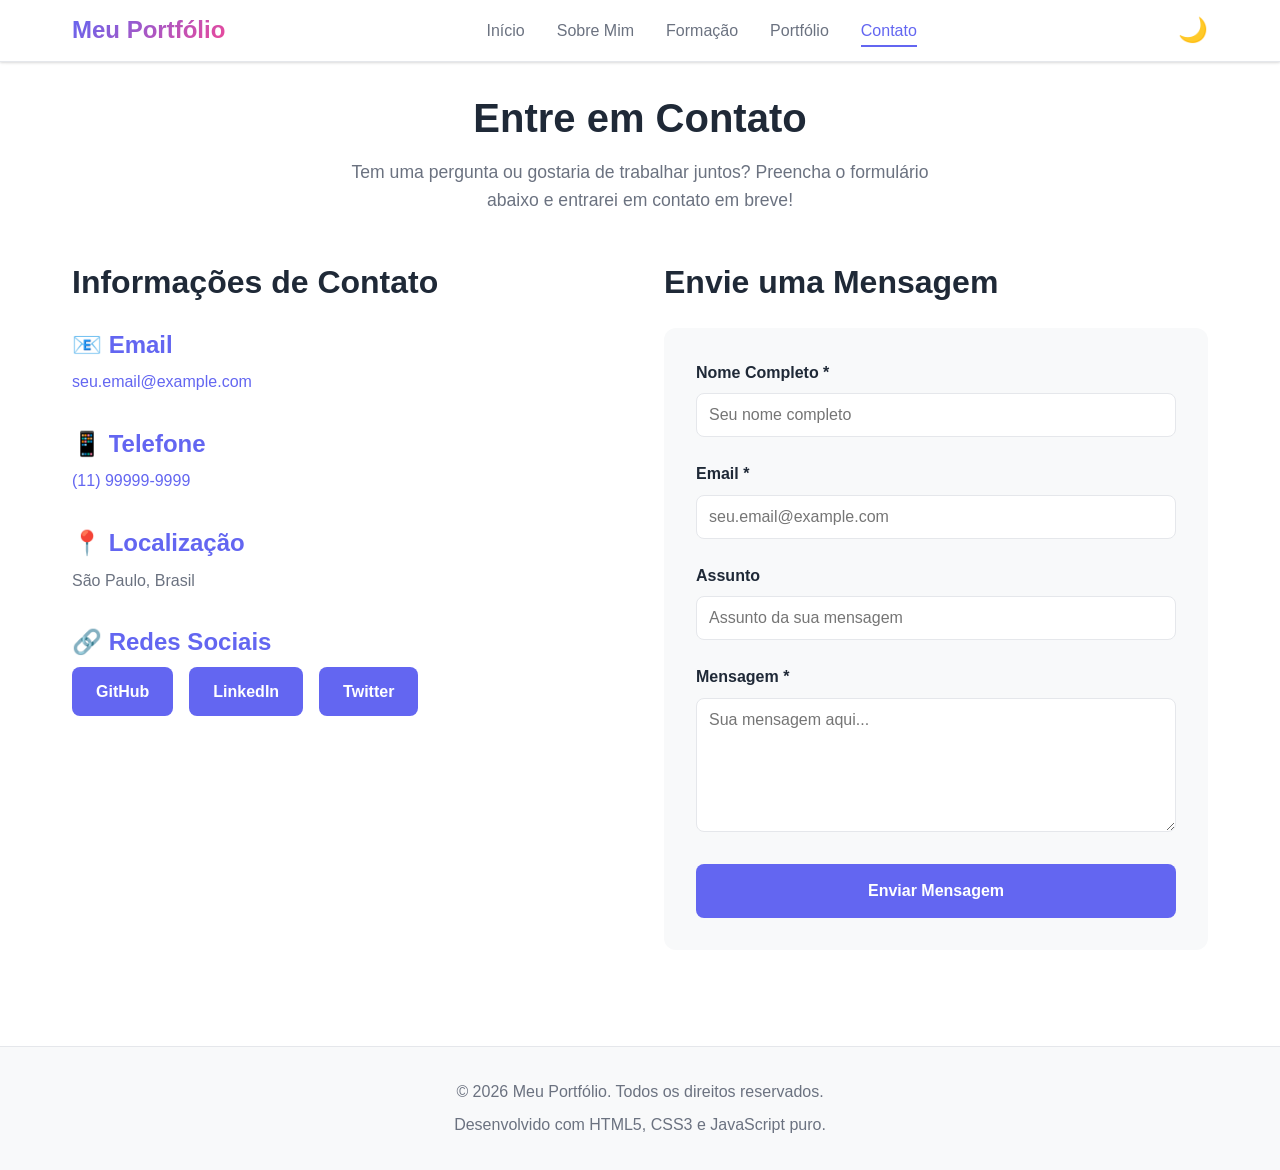
==== contato.html @ f2360bde "Portfólio online publicado - HTML5, CSS3 e JavaScript Puro" ====
<!DOCTYPE html>
<html lang="pt-BR">
<head>
    <meta charset="UTF-8">
    <meta name="viewport" content="width=device-width, initial-scale=1.0">
    <meta name="description" content="Entre em Contato - Portfólio Profissional">
    <title>Portfólio | Contato</title>
    <link rel="stylesheet" href="style.css">
</head>
<body>
    <!-- Menu de Navegação Fixa -->
    <nav class="navbar">
        <div class="nav-container">
            <div class="logo">
                <h1>Meu Portfólio</h1>
            </div>
            
            <!-- Botão do menu responsivo -->
            <button class="menu-toggle" id="menuToggle" aria-label="Abrir/Fechar Menu">
                <span></span>
                <span></span>
                <span></span>
            </button>

            <!-- Menu de navegação -->
            <ul class="nav-menu" id="navMenu">
                <li><a href="index.html">Início</a></li>
                <li><a href="sobre.html">Sobre Mim</a></li>
                <li><a href="formacao.html">Formação</a></li>
                <li><a href="portfolio.html">Portfólio</a></li>
                <li><a href="contato.html" class="active">Contato</a></li>
            </ul>

            <!-- Botão de tema claro/escuro -->
            <button class="theme-toggle" id="themeToggle" aria-label="Alternar Tema">
                <span class="theme-icon">🌙</span>
            </button>
        </div>
    </nav>

    <!-- Conteúdo Principal -->
    <main class="container">
        <section class="contact-section">
            <h1>Entre em Contato</h1>
            <p class="section-description">
                Tem uma pergunta ou gostaria de trabalhar juntos? Preencha o formulário abaixo 
                e entrarei em contato em breve!
            </p>

            <div class="contact-content">
                <!-- Informações de Contato -->
                <div class="contact-info">
                    <h2>Informações de Contato</h2>
                    
                    <div class="info-item">
                        <h3>📧 Email</h3>
                        <p><a href="mailto:seu.email@example.com">seu.email@example.com</a></p>
                    </div>

                    <div class="info-item">
                        <h3>📱 Telefone</h3>
                        <p><a href="tel:+5511999999999">(11) 99999-9999</a></p>
                    </div>

                    <div class="info-item">
                        <h3>📍 Localização</h3>
                        <p>São Paulo, Brasil</p>
                    </div>

                    <div class="info-item">
                        <h3>🔗 Redes Sociais</h3>
                        <div class="social-links">
                            <a href="https://github.com" target="_blank" title="GitHub">GitHub</a>
                            <a href="https://linkedin.com" target="_blank" title="LinkedIn">LinkedIn</a>
                            <a href="https://twitter.com" target="_blank" title="Twitter">Twitter</a>
                        </div>
                    </div>
                </div>

                <!-- Formulário de Contato -->
                <div class="contact-form">
                    <h2>Envie uma Mensagem</h2>
                    <form id="contactForm" class="form">
                        <!-- Campo Nome -->
                        <div class="form-group">
                            <label for="name">Nome Completo *</label>
                            <input 
                                type="text" 
                                id="name" 
                                name="name" 
                                placeholder="Seu nome completo" 
                                required
                            >
                            <span class="error-message" id="nameError"></span>
                        </div>

                        <!-- Campo Email -->
                        <div class="form-group">
                            <label for="email">Email *</label>
                            <input 
                                type="email" 
                                id="email" 
                                name="email" 
                                placeholder="seu.email@example.com" 
                                required
                            >
                            <span class="error-message" id="emailError"></span>
                        </div>

                        <!-- Campo Assunto -->
                        <div class="form-group">
                            <label for="subject">Assunto</label>
                            <input 
                                type="text" 
                                id="subject" 
                                name="subject" 
                                placeholder="Assunto da sua mensagem"
                            >
                        </div>

                        <!-- Campo Mensagem -->
                        <div class="form-group">
                            <label for="message">Mensagem *</label>
                            <textarea 
                                id="message" 
                                name="message" 
                                placeholder="Sua mensagem aqui..." 
                                rows="6" 
                                required
                            ></textarea>
                            <span class="error-message" id="messageError"></span>
                        </div>

                        <!-- Botão Enviar -->
                        <button type="submit" class="btn btn-primary btn-submit">
                            Enviar Mensagem
                        </button>
                    </form>

                    <!-- Mensagem de Sucesso (Modal) -->
                    <div id="successModal" class="modal hidden">
                        <div class="modal-content">
                            <div class="modal-header">
                                <h2>✅ Sucesso!</h2>
                                <button class="modal-close" id="closeModal">&times;</button>
                            </div>
                            <div class="modal-body">
                                <p>Obrigado por enviar sua mensagem!</p>
                                <p>Responderei em breve. Enquanto isso, continue explorando meu portfólio.</p>
                            </div>
                            <div class="modal-footer">
                                <button class="btn btn-primary" id="modalBtn">Fechar</button>
                            </div>
                        </div>
                    </div>

                    <!-- Overlay do Modal -->
                    <div id="modalOverlay" class="modal-overlay hidden"></div>
                </div>
            </div>
        </section>
    </main>

    <!-- Rodapé -->
    <footer class="footer">
        <p>&copy; 2026 Meu Portfólio. Todos os direitos reservados.</p>
        <p>Desenvolvido com HTML5, CSS3 e JavaScript puro.</p>
    </footer>

    <script src="script.js"></script>
</body>
</html>
---- style.css ----
/* ========================================
   PORTFÓLIO - ESTILOS CSS3 PURO
   ======================================== */

/* ========================================
   VARIÁVEIS E RESET
   ======================================== */

:root {
    /* Cores - Tema Claro */
    --color-primary: #6366f1;
    --color-secondary: #ec4899;
    --color-success: #10b981;
    --color-danger: #ef4444;
    --color-warning: #f59e0b;
    
    --bg-primary: #ffffff;
    --bg-secondary: #f8f9fa;
    --bg-tertiary: #f1f5f9;
    
    --text-primary: #1f2937;
    --text-secondary: #6b7280;
    --text-light: #9ca3af;
    
    --border-color: #e5e7eb;
    --shadow: 0 1px 3px rgba(0, 0, 0, 0.1), 0 1px 2px rgba(0, 0, 0, 0.06);
    --shadow-lg: 0 10px 15px -3px rgba(0, 0, 0, 0.1);

    --font-sans: -apple-system, BlinkMacSystemFont, 'Segoe UI', Roboto, 'Helvetica Neue', Arial, sans-serif;
    --spacing-unit: 1rem;
}

/* Tema Escuro */
body.dark-theme {
    --bg-primary: #1f2937;
    --bg-secondary: #111827;
    --bg-tertiary: #0f172a;
    
    --text-primary: #f9fafb;
    --text-secondary: #d1d5db;
    --text-light: #9ca3af;
    
    --border-color: #374151;
}

/* Reset Global */
* {
    margin: 0;
    padding: 0;
    box-sizing: border-box;
}

html {
    scroll-behavior: smooth;
}

body {
    font-family: var(--font-sans);
    background-color: var(--bg-primary);
    color: var(--text-primary);
    line-height: 1.6;
    transition: background-color 0.3s ease, color 0.3s ease;
}

/* ========================================
   TIPOGRAFIA
   ======================================== */

h1, h2, h3, h4, h5, h6 {
    font-weight: 700;
    margin-bottom: 0.75rem;
    color: var(--text-primary);
}

h1 {
    font-size: 2.5rem;
    line-height: 1.2;
}

h2 {
    font-size: 2rem;
    line-height: 1.3;
}

h3 {
    font-size: 1.5rem;
    line-height: 1.4;
}

p {
    margin-bottom: 1rem;
    color: var(--text-secondary);
}

a {
    color: var(--color-primary);
    text-decoration: none;
    transition: color 0.3s ease;
}

a:hover {
    color: var(--color-secondary);
}

/* ========================================
   LAYOUT GERAL
   ======================================== */

.container {
    max-width: 1200px;
    margin: 0 auto;
    padding: 2rem;
}

/* Navbar - Barra de Navegação Fixa */
.navbar {
    position: sticky;
    top: 0;
    z-index: 1000;
    background-color: var(--bg-primary);
    border-bottom: 1px solid var(--border-color);
    box-shadow: var(--shadow);
    transition: all 0.3s ease;
}

.nav-container {
    max-width: 1200px;
    margin: 0 auto;
    padding: 1rem 2rem;
    display: flex;
    justify-content: space-between;
    align-items: center;
}

.logo h1 {
    font-size: 1.5rem;
    margin: 0;
    background: linear-gradient(135deg, var(--color-primary), var(--color-secondary));
    -webkit-background-clip: text;
    -webkit-text-fill-color: transparent;
    background-clip: text;
}

/* Menu de Navegação */
.nav-menu {
    display: flex;
    list-style: none;
    gap: 2rem;
    align-items: center;
}

.nav-menu a {
    color: var(--text-secondary);
    font-weight: 500;
    transition: color 0.3s ease;
    position: relative;
}

.nav-menu a:hover,
.nav-menu a.active {
    color: var(--color-primary);
}

.nav-menu a.active::after {
    content: '';
    position: absolute;
    bottom: -0.5rem;
    left: 0;
    right: 0;
    height: 2px;
    background-color: var(--color-primary);
}

/* Botão do Menu Responsivo */
.menu-toggle {
    display: none;
    flex-direction: column;
    background: none;
    border: none;
    cursor: pointer;
    gap: 0.35rem;
}

.menu-toggle span {
    width: 25px;
    height: 3px;
    background-color: var(--text-primary);
    border-radius: 2px;
    transition: all 0.3s ease;
}

/* Botão de Tema Claro/Escuro */
.theme-toggle {
    background: none;
    border: none;
    font-size: 1.5rem;
    cursor: pointer;
    transition: transform 0.3s ease;
}

.theme-toggle:hover {
    transform: scale(1.1);
}

/* ========================================
   HERO SECTION
   ======================================== */

.hero {
    min-height: 600px;
    display: flex;
    align-items: center;
    justify-content: center;
    text-align: center;
    padding: 4rem 0;
    background: linear-gradient(135deg, var(--bg-secondary), var(--bg-tertiary));
    border-radius: 1rem;
    margin-bottom: 4rem;
}

.hero-content h1 {
    font-size: 3.5rem;
    margin-bottom: 1rem;
    background: linear-gradient(135deg, var(--color-primary), var(--color-secondary));
    -webkit-background-clip: text;
    -webkit-text-fill-color: transparent;
    background-clip: text;
}

.subtitle {
    font-size: 1.5rem;
    color: var(--text-secondary);
    margin-bottom: 1rem;
}

.description {
    font-size: 1.1rem;
    max-width: 600px;
    margin: 1rem auto 2rem;
    color: var(--text-secondary);
}

.cta-buttons {
    display: flex;
    gap: 1rem;
    justify-content: center;
    flex-wrap: wrap;
}

/* ========================================
   BOTÕES
   ======================================== */

.btn {
    display: inline-block;
    padding: 0.75rem 1.5rem;
    border-radius: 0.5rem;
    font-weight: 600;
    text-decoration: none;
    cursor: pointer;
    border: 2px solid transparent;
    transition: all 0.3s ease;
    text-align: center;
}

.btn-primary {
    background-color: var(--color-primary);
    color: white;
}

.btn-primary:hover {
    background-color: var(--color-secondary);
    transform: translateY(-2px);
    box-shadow: var(--shadow-lg);
}

.btn-secondary {
    background-color: transparent;
    color: var(--color-primary);
    border-color: var(--color-primary);
}

.btn-secondary:hover {
    background-color: var(--color-primary);
    color: white;
}

.btn-submit {
    width: 100%;
    padding: 1rem;
    font-size: 1rem;
}

/* ========================================
   SEÇÃO DE DESTAQUES
   ======================================== */

.highlights {
    margin-bottom: 4rem;
}

.highlights h2 {
    text-align: center;
    margin-bottom: 3rem;
}

.highlights-grid {
    display: grid;
    grid-template-columns: repeat(auto-fit, minmax(300px, 1fr));
    gap: 2rem;
}

.highlight-card {
    background-color: var(--bg-secondary);
    padding: 2rem;
    border-radius: 0.75rem;
    border-left: 4px solid var(--color-primary);
    transition: all 0.3s ease;
}

.highlight-card:hover {
    transform: translateY(-5px);
    box-shadow: var(--shadow-lg);
    background-color: var(--bg-tertiary);
}

.highlight-card h3 {
    margin-bottom: 0.5rem;
}

.highlight-card p {
    margin-bottom: 1rem;
}

.highlight-card a {
    font-weight: 600;
    display: inline-flex;
    align-items: center;
}

/* ========================================
   SEÇÃO SOBRE
   ======================================== */

.about-section h1 {
    text-align: center;
    margin-bottom: 3rem;
}

.about-content {
    display: grid;
    grid-template-columns: 1fr 1fr;
    gap: 3rem;
    align-items: start;
}

.about-left {
    text-align: center;
}

.profile-image {
    margin-bottom: 2rem;
}

.profile-image img {
    width: 250px;
    height: 250px;
    border-radius: 50%;
    border: 4px solid var(--color-primary);
    object-fit: cover;
    box-shadow: var(--shadow-lg);
}

.about-info {
    background-color: var(--bg-secondary);
    padding: 1.5rem;
    border-radius: 0.75rem;
    margin-bottom: 2rem;
}

.about-info h2,
.about-info p {
    margin-bottom: 0.5rem;
}

.about-right h2,
.about-right h3 {
    margin-top: 2rem;
    margin-bottom: 1rem;
}

.hobbies-list {
    list-style: none;
    display: grid;
    grid-template-columns: 1fr 1fr;
    gap: 1rem;
    margin-bottom: 2rem;
}

.hobbies-list li {
    padding: 0.75rem;
    background-color: var(--bg-secondary);
    border-radius: 0.5rem;
    transition: all 0.3s ease;
}

.hobbies-list li:hover {
    background-color: var(--bg-tertiary);
    transform: translateX(5px);
}

.skills-list {
    display: flex;
    flex-wrap: wrap;
    gap: 1rem;
}

.skill-tag {
    display: inline-block;
    background: linear-gradient(135deg, var(--color-primary), var(--color-secondary));
    color: white;
    padding: 0.5rem 1rem;
    border-radius: 2rem;
    font-size: 0.9rem;
    font-weight: 600;
}

/* ========================================
   SEÇÃO EDUCAÇÃO
   ======================================== */

.education-section h1 {
    text-align: center;
    margin-bottom: 3rem;
}

.education-category {
    margin-bottom: 3rem;
}

.education-category h2 {
    margin-bottom: 2rem;
    border-bottom: 2px solid var(--color-primary);
    padding-bottom: 1rem;
}

/* Timeline de Educação */
.education-timeline {
    position: relative;
    padding-left: 2rem;
}

.education-timeline::before {
    content: '';
    position: absolute;
    left: 0;
    top: 0;
    bottom: 0;
    width: 2px;
    background: linear-gradient(180deg, var(--color-primary), var(--color-secondary));
}

.timeline-item {
    position: relative;
    margin-bottom: 2rem;
    padding-bottom: 2rem;
}

.timeline-item:last-child {
    padding-bottom: 0;
}

.timeline-marker {
    position: absolute;
    left: -1.35rem;
    top: 0;
    width: 1rem;
    height: 1rem;
    background-color: var(--color-primary);
    border-radius: 50%;
    border: 3px solid var(--bg-primary);
}

.timeline-content {
    background-color: var(--bg-secondary);
    padding: 1.5rem;
    border-radius: 0.5rem;
    transition: all 0.3s ease;
}

.timeline-content:hover {
    box-shadow: var(--shadow-lg);
    transform: translateX(5px);
}

.timeline-content h3 {
    margin-bottom: 0.5rem;
}

.institution {
    color: var(--color-primary);
    font-weight: 600;
    font-size: 0.95rem;
}

/* Cursos */
.courses-grid {
    display: grid;
    grid-template-columns: repeat(auto-fit, minmax(250px, 1fr));
    gap: 2rem;
}

.course-card {
    background-color: var(--bg-secondary);
    padding: 1.5rem;
    border-radius: 0.75rem;
    border-top: 4px solid var(--color-secondary);
    transition: all 0.3s ease;
}

.course-card:hover {
    transform: translateY(-5px);
    box-shadow: var(--shadow-lg);
}

.course-card h3 {
    margin-bottom: 0.5rem;
}

.course-platform {
    color: var(--color-primary);
    font-size: 0.9rem;
    font-weight: 600;
}

.course-year {
    color: var(--text-light);
    font-size: 0.85rem;
    margin-bottom: 0.5rem;
}

/* Idiomas */
.languages-list {
    display: grid;
    grid-template-columns: repeat(auto-fit, minmax(250px, 1fr));
    gap: 2rem;
}

.language-item {
    background-color: var(--bg-secondary);
    padding: 1.5rem;
    border-radius: 0.75rem;
}

.language-item h3 {
    margin-bottom: 0.75rem;
}

.proficiency-bar {
    height: 8px;
    background-color: var(--bg-tertiary);
    border-radius: 10px;
    overflow: hidden;
    margin-bottom: 0.5rem;
}

.proficiency-fill {
    height: 100%;
    background: linear-gradient(90deg, var(--color-primary), var(--color-secondary));
    transition: width 0.5s ease;
}

.language-item p {
    font-size: 0.9rem;
    margin-bottom: 0;
}

/* ========================================
   SEÇÃO PORTFÓLIO
   ======================================== */

.portfolio-section h1 {
    text-align: center;
    margin-bottom: 1rem;
}

.section-description {
    text-align: center;
    max-width: 600px;
    margin: 0 auto 2rem;
    font-size: 1.1rem;
}

/* Filtros */
.filter-buttons {
    display: flex;
    justify-content: center;
    gap: 1rem;
    margin-bottom: 3rem;
    flex-wrap: wrap;
}

.filter-btn {
    padding: 0.75rem 1.5rem;
    border: 2px solid var(--border-color);
    background-color: transparent;
    color: var(--text-primary);
    border-radius: 2rem;
    cursor: pointer;
    font-weight: 600;
    transition: all 0.3s ease;
}

.filter-btn:hover,
.filter-btn.active {
    background-color: var(--color-primary);
    color: white;
    border-color: var(--color-primary);
}

/* Grid de Projetos */
.portfolio-grid {
    display: grid;
    grid-template-columns: repeat(auto-fill, minmax(300px, 1fr));
    gap: 2rem;
}

.portfolio-card {
    background-color: var(--bg-secondary);
    border-radius: 0.75rem;
    overflow: hidden;
    transition: all 0.3s ease;
    box-shadow: var(--shadow);
}

.portfolio-card:hover {
    transform: translateY(-10px);
    box-shadow: var(--shadow-lg);
}

.portfolio-card.hidden {
    display: none;
}

.project-image {
    position: relative;
    height: 250px;
    overflow: hidden;
}

.project-image img {
    width: 100%;
    height: 100%;
    object-fit: cover;
    transition: transform 0.3s ease;
}

.portfolio-card:hover .project-image img {
    transform: scale(1.1);
}

.project-overlay {
    position: absolute;
    top: 0;
    left: 0;
    right: 0;
    bottom: 0;
    background-color: rgba(99, 102, 241, 0.9);
    display: flex;
    align-items: center;
    justify-content: center;
    opacity: 0;
    transition: opacity 0.3s ease;
}

.portfolio-card:hover .project-overlay {
    opacity: 1;
}

.project-link {
    color: white;
    font-weight: 700;
    font-size: 1.1rem;
    padding: 0.75rem 1.5rem;
    border: 2px solid white;
    border-radius: 0.5rem;
    transition: all 0.3s ease;
}

.project-link:hover {
    background-color: white;
    color: var(--color-primary);
}

.project-info {
    padding: 1.5rem;
}

.project-info h3 {
    margin-bottom: 0.5rem;
}

.project-category {
    color: var(--color-primary);
    font-size: 0.85rem;
    font-weight: 600;
    margin-bottom: 0.75rem;
}

.project-description {
    margin-bottom: 1rem;
    font-size: 0.95rem;
}

.project-tags {
    display: flex;
    flex-wrap: wrap;
    gap: 0.5rem;
}

.project-tags span {
    display: inline-block;
    background-color: var(--bg-tertiary);
    color: var(--text-primary);
    padding: 0.35rem 0.75rem;
    border-radius: 2rem;
    font-size: 0.8rem;
}

/* ========================================
   SEÇÃO CONTATO
   ======================================== */

.contact-section h1 {
    text-align: center;
    margin-bottom: 1rem;
}

.contact-content {
    display: grid;
    grid-template-columns: 1fr 1fr;
    gap: 3rem;
    margin-top: 3rem;
}

.contact-info h2,
.contact-form h2 {
    margin-bottom: 1.5rem;
}

.info-item {
    margin-bottom: 2rem;
}

.info-item h3 {
    margin-bottom: 0.5rem;
    color: var(--color-primary);
}

.info-item p {
    margin-bottom: 0;
}

.social-links {
    display: flex;
    gap: 1rem;
}

.social-links a {
    display: inline-block;
    padding: 0.75rem 1.5rem;
    background-color: var(--color-primary);
    color: white;
    border-radius: 0.5rem;
    font-weight: 600;
    transition: all 0.3s ease;
}

.social-links a:hover {
    background-color: var(--color-secondary);
    transform: translateY(-2px);
}

/* Formulário */
.form {
    background-color: var(--bg-secondary);
    padding: 2rem;
    border-radius: 0.75rem;
}

.form-group {
    margin-bottom: 1.5rem;
}

.form-group label {
    display: block;
    margin-bottom: 0.5rem;
    font-weight: 600;
    color: var(--text-primary);
}

.form-group input,
.form-group textarea {
    width: 100%;
    padding: 0.75rem;
    border: 1px solid var(--border-color);
    border-radius: 0.5rem;
    font-family: var(--font-sans);
    font-size: 1rem;
    color: var(--text-primary);
    background-color: var(--bg-primary);
    transition: all 0.3s ease;
}

.form-group input:focus,
.form-group textarea:focus {
    outline: none;
    border-color: var(--color-primary);
    box-shadow: 0 0 0 3px rgba(99, 102, 241, 0.1);
}

.form-group input.error,
.form-group textarea.error {
    border-color: var(--color-danger);
}

.error-message {
    display: none;
    color: var(--color-danger);
    font-size: 0.85rem;
    margin-top: 0.25rem;
}

.error-message.show {
    display: block;
}

/* Modal de Sucesso */
.modal {
    position: fixed;
    top: 50%;
    left: 50%;
    transform: translate(-50%, -50%);
    z-index: 2000;
    background-color: var(--bg-primary);
    border-radius: 1rem;
    box-shadow: var(--shadow-lg);
    max-width: 500px;
    width: 90%;
    animation: slideIn 0.3s ease;
}

@keyframes slideIn {
    from {
        opacity: 0;
        transform: translate(-50%, -60%);
    }
    to {
        opacity: 1;
        transform: translate(-50%, -50%);
    }
}

.modal.hidden {
    display: none;
}

.modal-overlay {
    position: fixed;
    top: 0;
    left: 0;
    right: 0;
    bottom: 0;
    background-color: rgba(0, 0, 0, 0.5);
    z-index: 1999;
}

.modal-overlay.hidden {
    display: none;
}

.modal-header {
    display: flex;
    justify-content: space-between;
    align-items: center;
    padding: 1.5rem;
    border-bottom: 1px solid var(--border-color);
}

.modal-header h2 {
    margin: 0;
}

.modal-close {
    background: none;
    border: none;
    font-size: 1.5rem;
    cursor: pointer;
    color: var(--text-secondary);
    transition: color 0.3s ease;
}

.modal-close:hover {
    color: var(--text-primary);
}

.modal-body {
    padding: 1.5rem;
}

.modal-body p {
    margin-bottom: 1rem;
}

.modal-body p:last-child {
    margin-bottom: 0;
}

.modal-footer {
    padding: 1rem 1.5rem;
    border-top: 1px solid var(--border-color);
    display: flex;
    justify-content: flex-end;
}

/* ========================================
   RODAPÉ
   ======================================== */

.footer {
    background-color: var(--bg-secondary);
    border-top: 1px solid var(--border-color);
    padding: 2rem;
    text-align: center;
    margin-top: 4rem;
}

.footer p {
    margin-bottom: 0.5rem;
    color: var(--text-secondary);
}

.footer p:last-child {
    margin-bottom: 0;
}

/* ========================================
   RESPONSIVIDADE
   ======================================== */

@media (max-width: 768px) {
    /* Navbar Responsiva */
    .menu-toggle {
        display: flex;
    }

    .nav-menu {
        position: absolute;
        top: 70px;
        left: 0;
        right: 0;
        flex-direction: column;
        background-color: var(--bg-primary);
        gap: 0;
        max-height: 0;
        overflow: hidden;
        transition: max-height 0.3s ease;
        border-bottom: 1px solid var(--border-color);
    }

    .nav-menu.active {
        max-height: 500px;
    }

    .nav-menu li {
        border-bottom: 1px solid var(--border-color);
    }

    .nav-menu a {
        display: block;
        padding: 1rem 2rem;
    }

    .nav-menu a.active::after {
        display: none;
    }

    .nav-menu a.active {
        background-color: var(--bg-secondary);
        border-left: 3px solid var(--color-primary);
    }

    /* Hero */
    .hero {
        min-height: 400px;
    }

    .hero-content h1 {
        font-size: 2rem;
    }

    .subtitle {
        font-size: 1.1rem;
    }

    .cta-buttons {
        flex-direction: column;
    }

    .btn {
        width: 100%;
    }

    /* Sobre */
    .about-content {
        grid-template-columns: 1fr;
        gap: 2rem;
    }

    .hobbies-list {
        grid-template-columns: 1fr;
    }

    /* Contato */
    .contact-content {
        grid-template-columns: 1fr;
        gap: 2rem;
    }

    .contact-form {
        grid-column: 1;
    }

    /* Portfólio */
    .portfolio-grid {
        grid-template-columns: 1fr;
    }

    /* Container */
    .container {
        padding: 1rem;
    }

    h1 {
        font-size: 1.75rem;
    }

    h2 {
        font-size: 1.5rem;
    }
}

@media (max-width: 480px) {
    .nav-container {
        padding: 1rem;
    }

    .logo h1 {
        font-size: 1.25rem;
    }

    .hero-content h1 {
        font-size: 1.5rem;
    }

    .subtitle {
        font-size: 1rem;
    }

    .description {
        font-size: 0.95rem;
    }

    h1 {
        font-size: 1.5rem;
    }

    h2 {
        font-size: 1.25rem;
    }

    h3 {
        font-size: 1.1rem;
    }

    .highlights-grid {
        grid-template-columns: 1fr;
    }

    .filter-buttons {
        gap: 0.5rem;
    }

    .filter-btn {
        padding: 0.5rem 1rem;
        font-size: 0.9rem;
    }

    .skills-list {
        gap: 0.5rem;
    }

    .skill-tag {
        font-size: 0.85rem;
        padding: 0.35rem 0.75rem;
    }
}
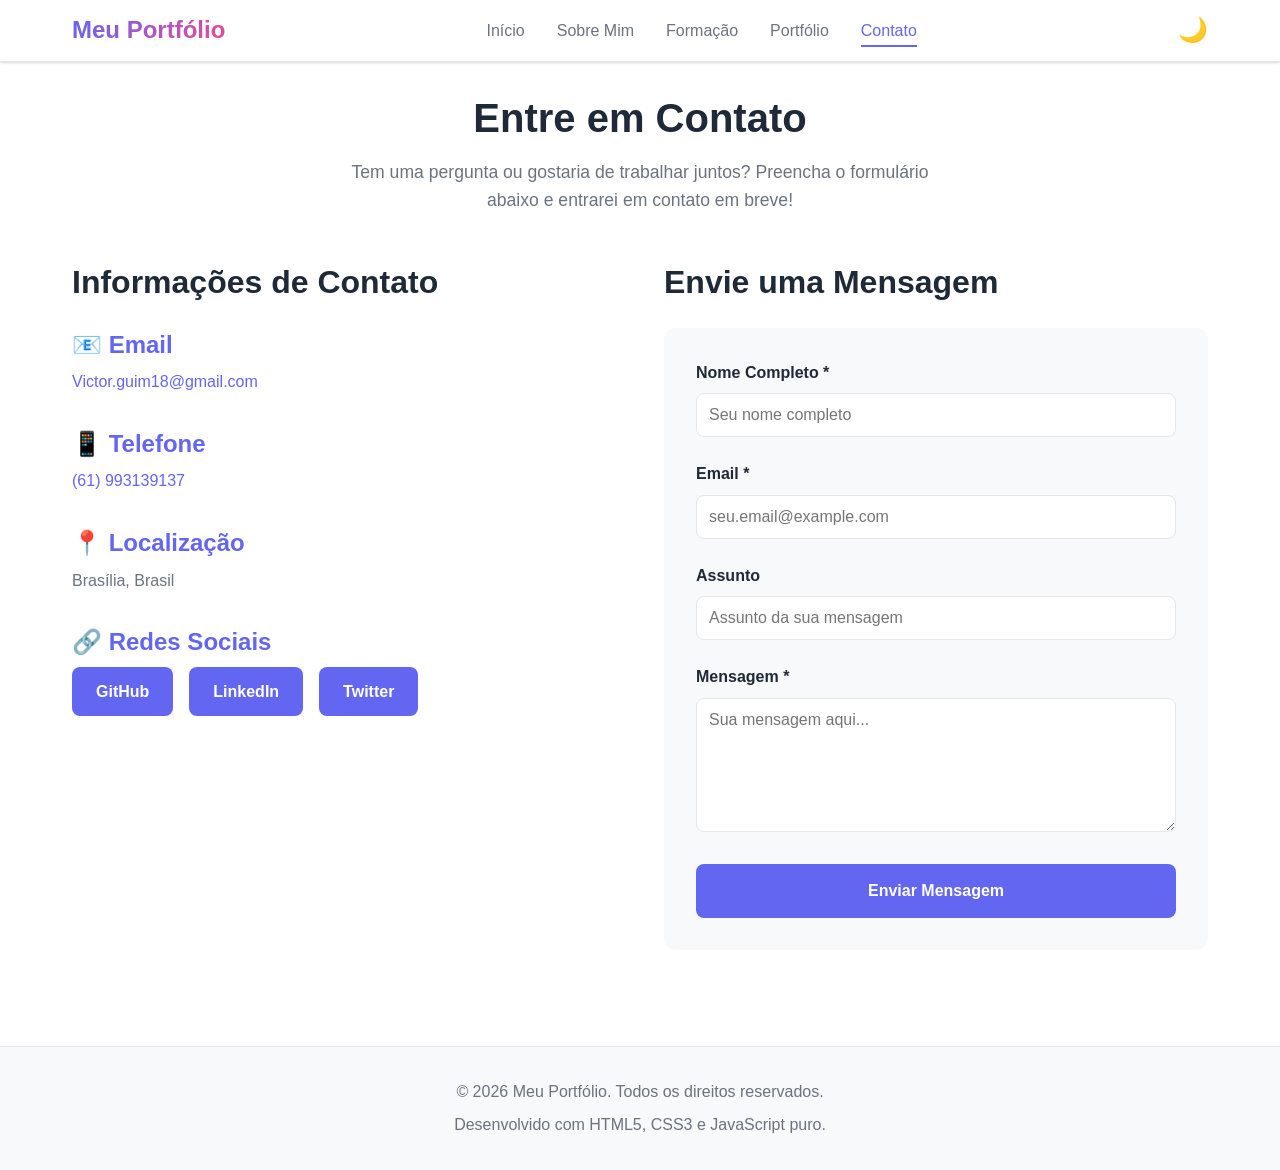
==== commit bcb0fb38: "Update contato.html" ====
--- a/contato.html
+++ b/contato.html
@@ -54,17 +54,17 @@
                     
                     <div class="info-item">
                         <h3>📧 Email</h3>
-                        <p><a href="mailto:seu.email@example.com">seu.email@example.com</a></p>
+                        <p><a href="mailto:seu.email@example.com">Victor.guim18@gmail.com</a></p>
                     </div>
 
                     <div class="info-item">
                         <h3>📱 Telefone</h3>
-                        <p><a href="tel:+5511999999999">(11) 99999-9999</a></p>
+                        <p><a href="tel:+5511999999999">(61) 993139137</a></p>
                     </div>
 
                     <div class="info-item">
                         <h3>📍 Localização</h3>
-                        <p>São Paulo, Brasil</p>
+                        <p>Brasília, Brasil</p>
                     </div>
 
                     <div class="info-item">
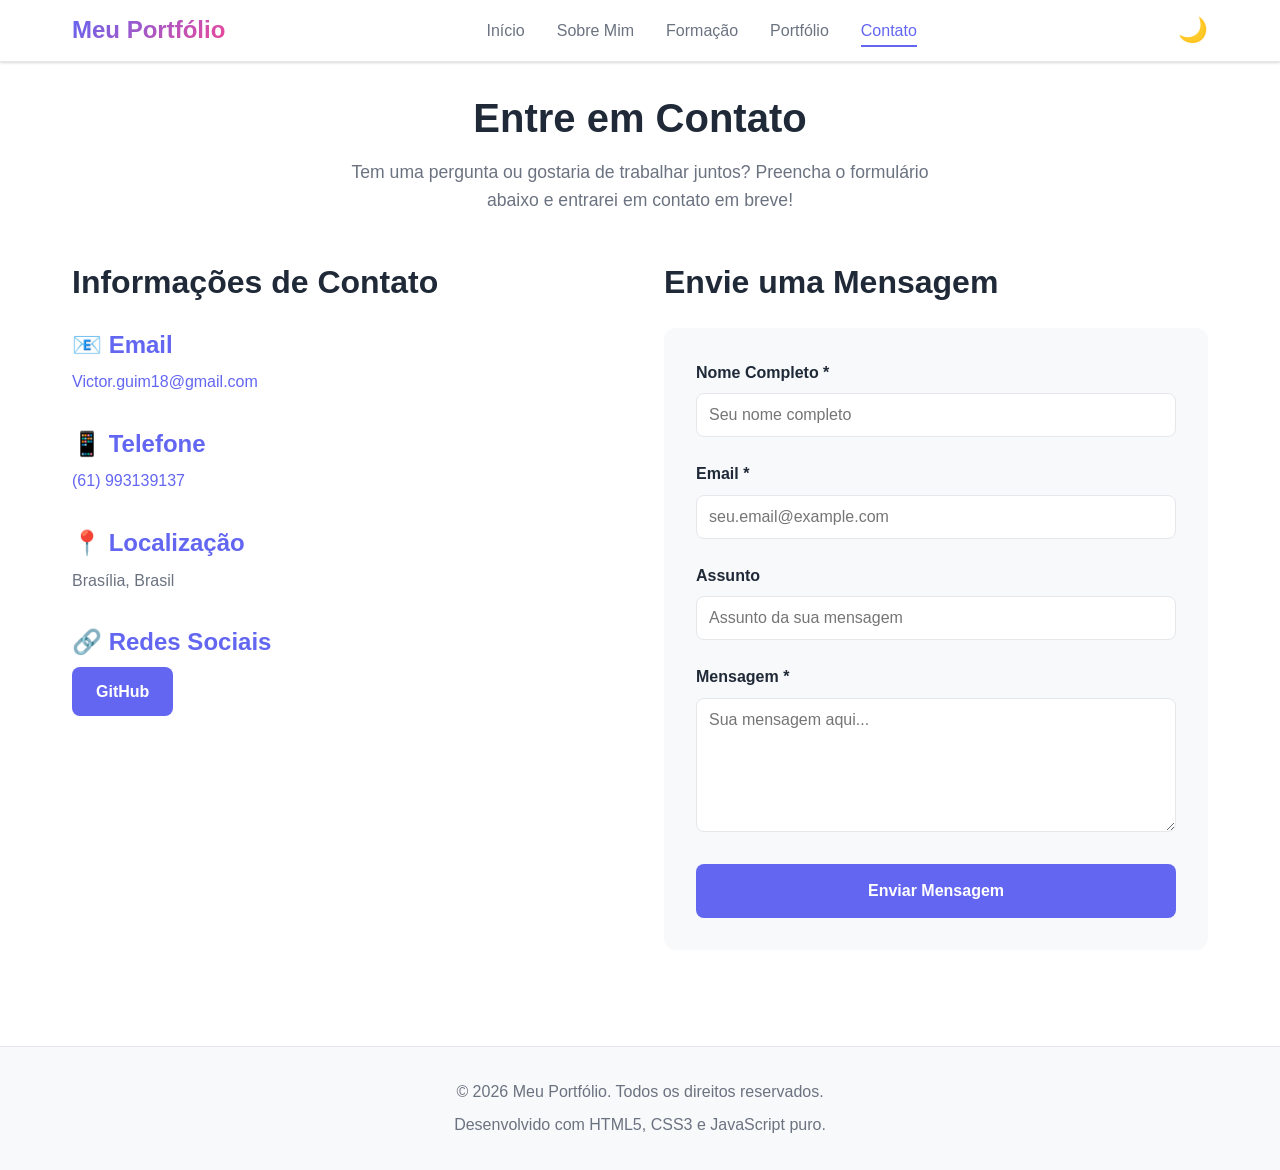
==== commit fccdff00: "Update contato.html" ====
--- a/contato.html
+++ b/contato.html
@@ -71,8 +71,7 @@
                         <h3>🔗 Redes Sociais</h3>
                         <div class="social-links">
                             <a href="https://github.com" target="_blank" title="GitHub">GitHub</a>
-                            <a href="https://linkedin.com" target="_blank" title="LinkedIn">LinkedIn</a>
-                            <a href="https://twitter.com" target="_blank" title="Twitter">Twitter</a>
+                           
                         </div>
                     </div>
                 </div>
